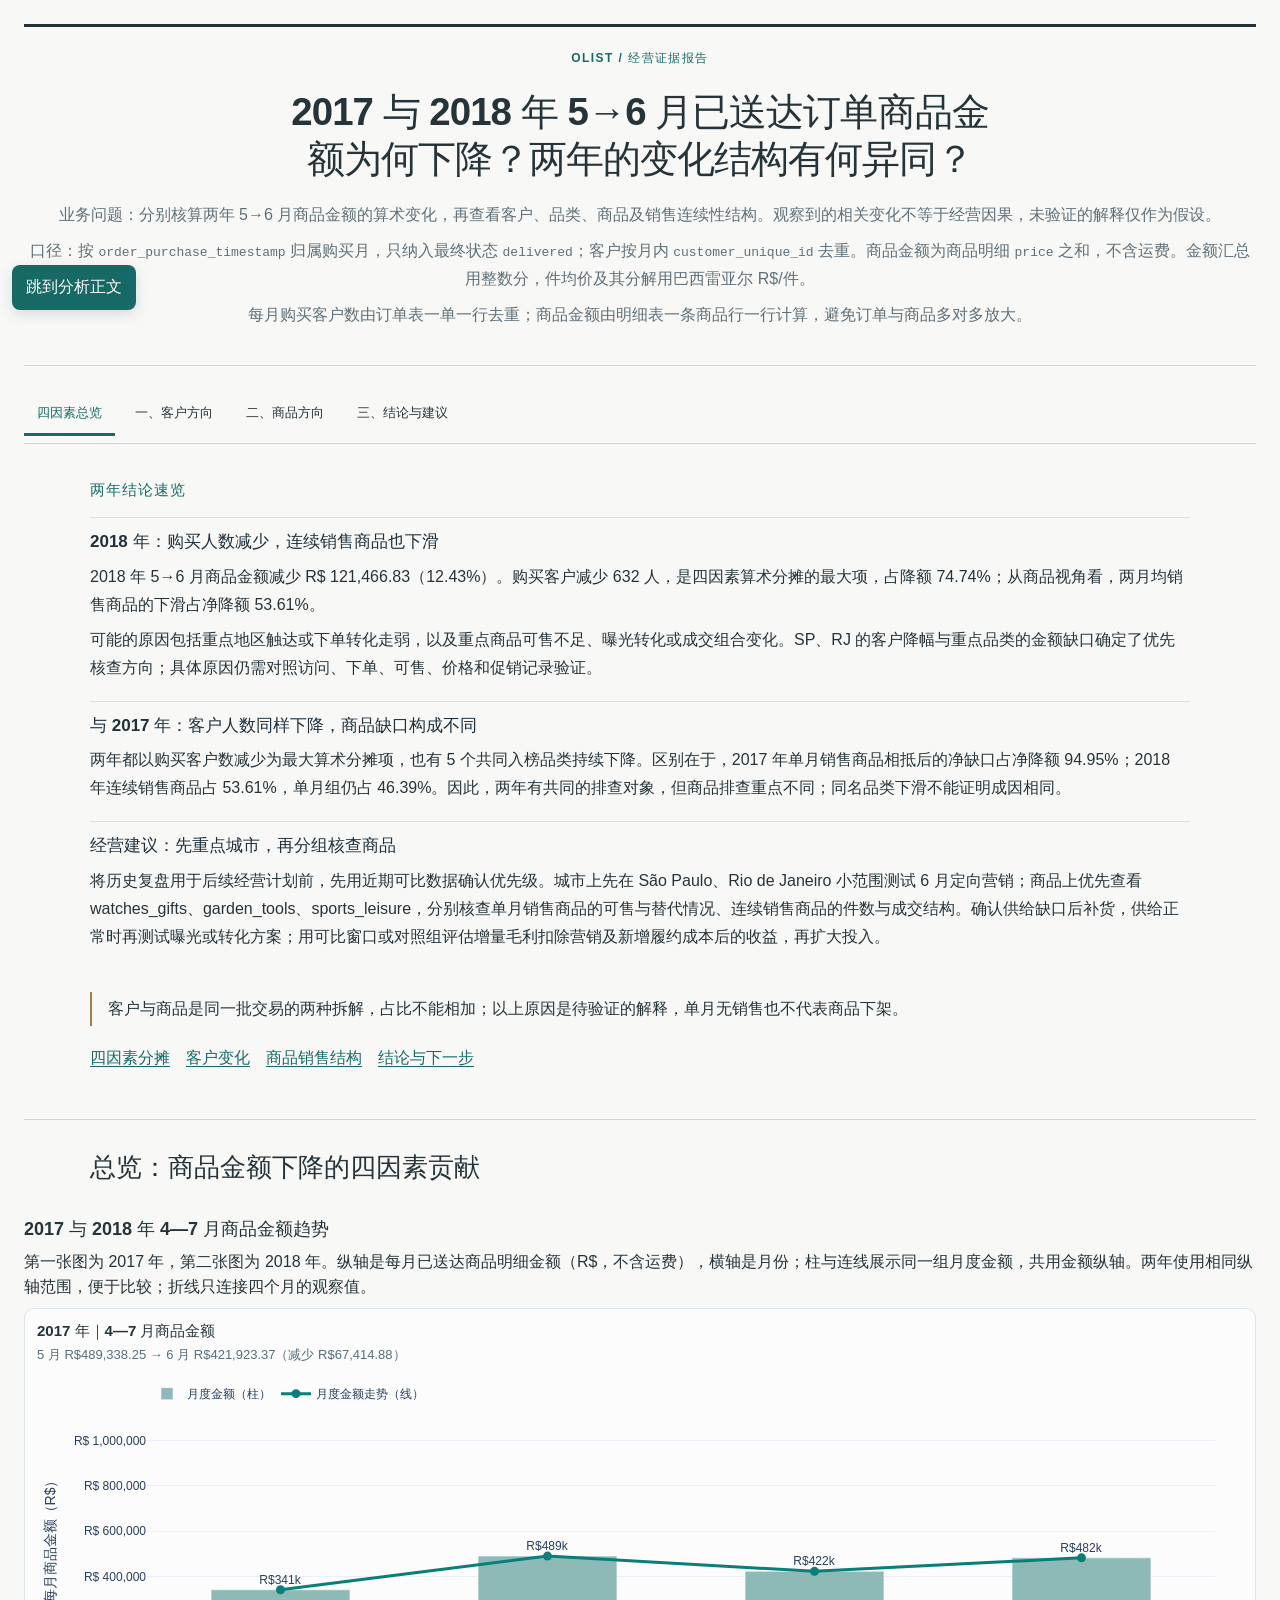
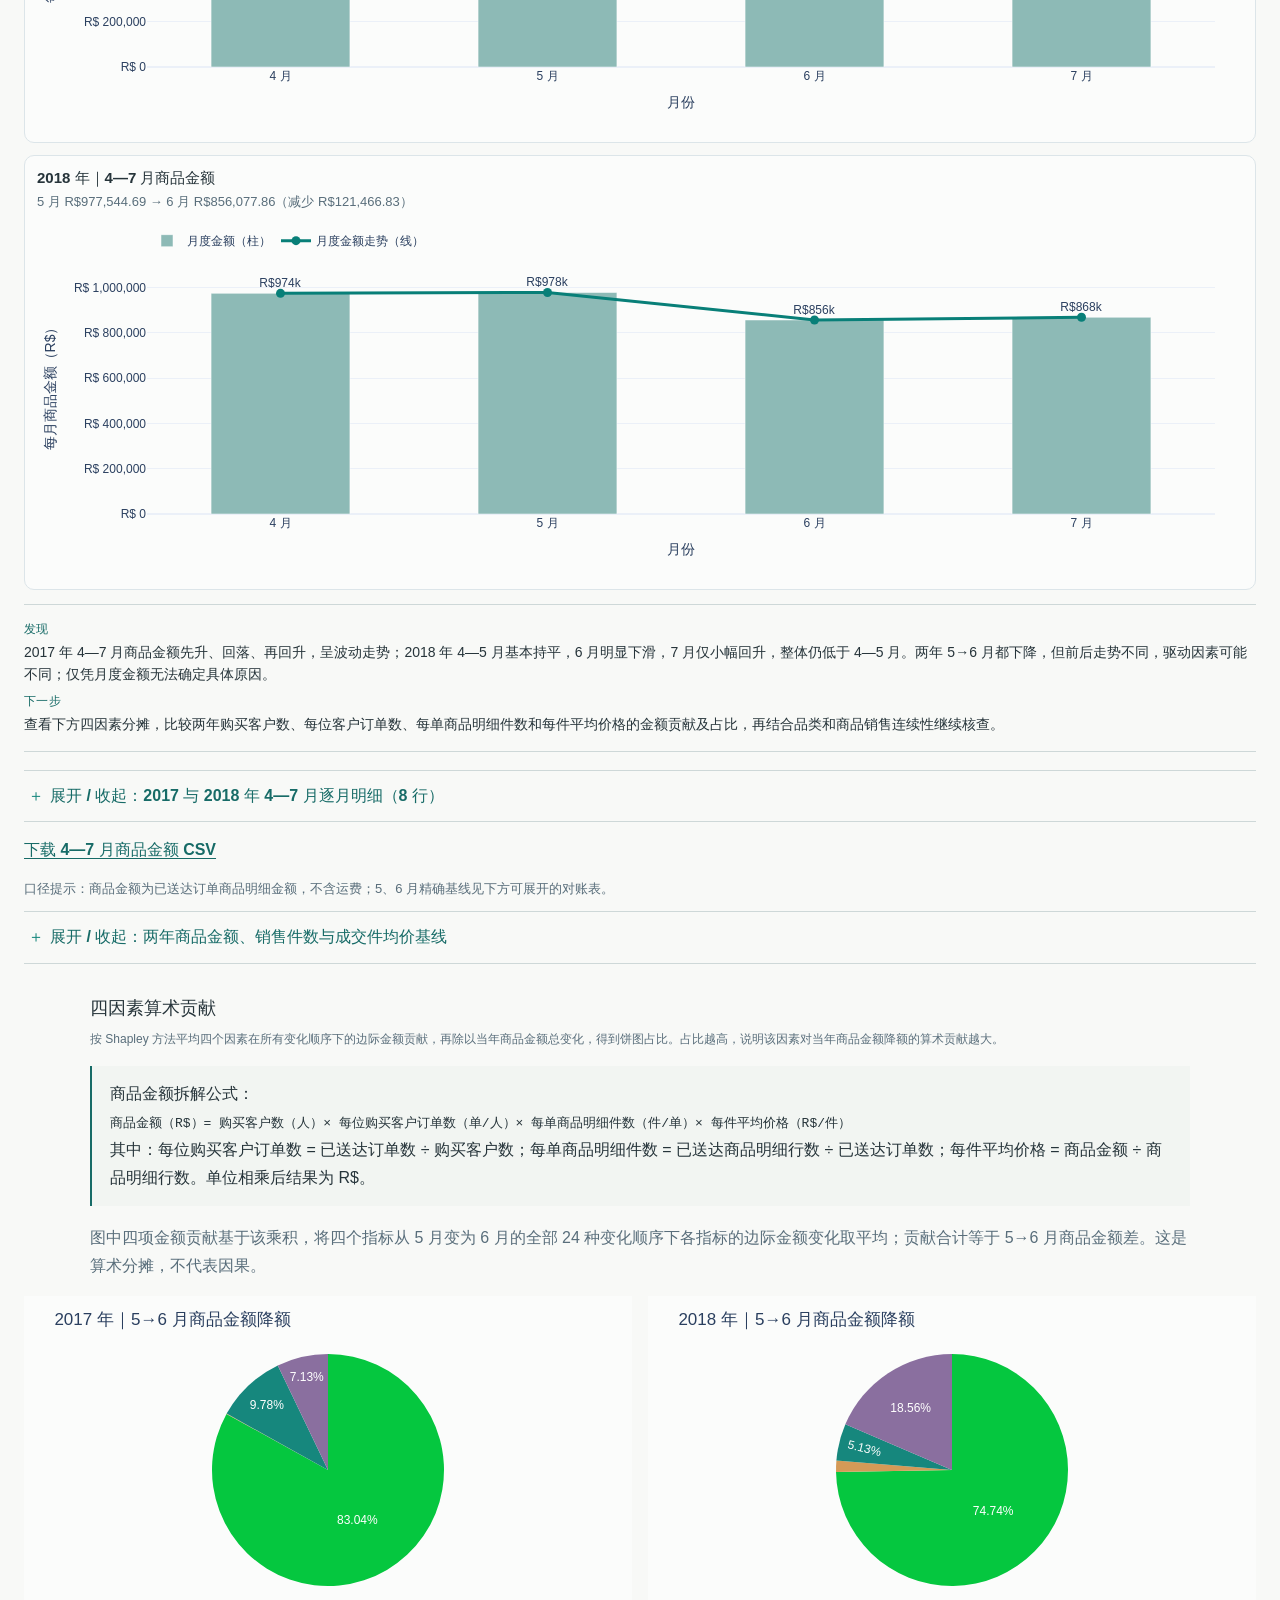
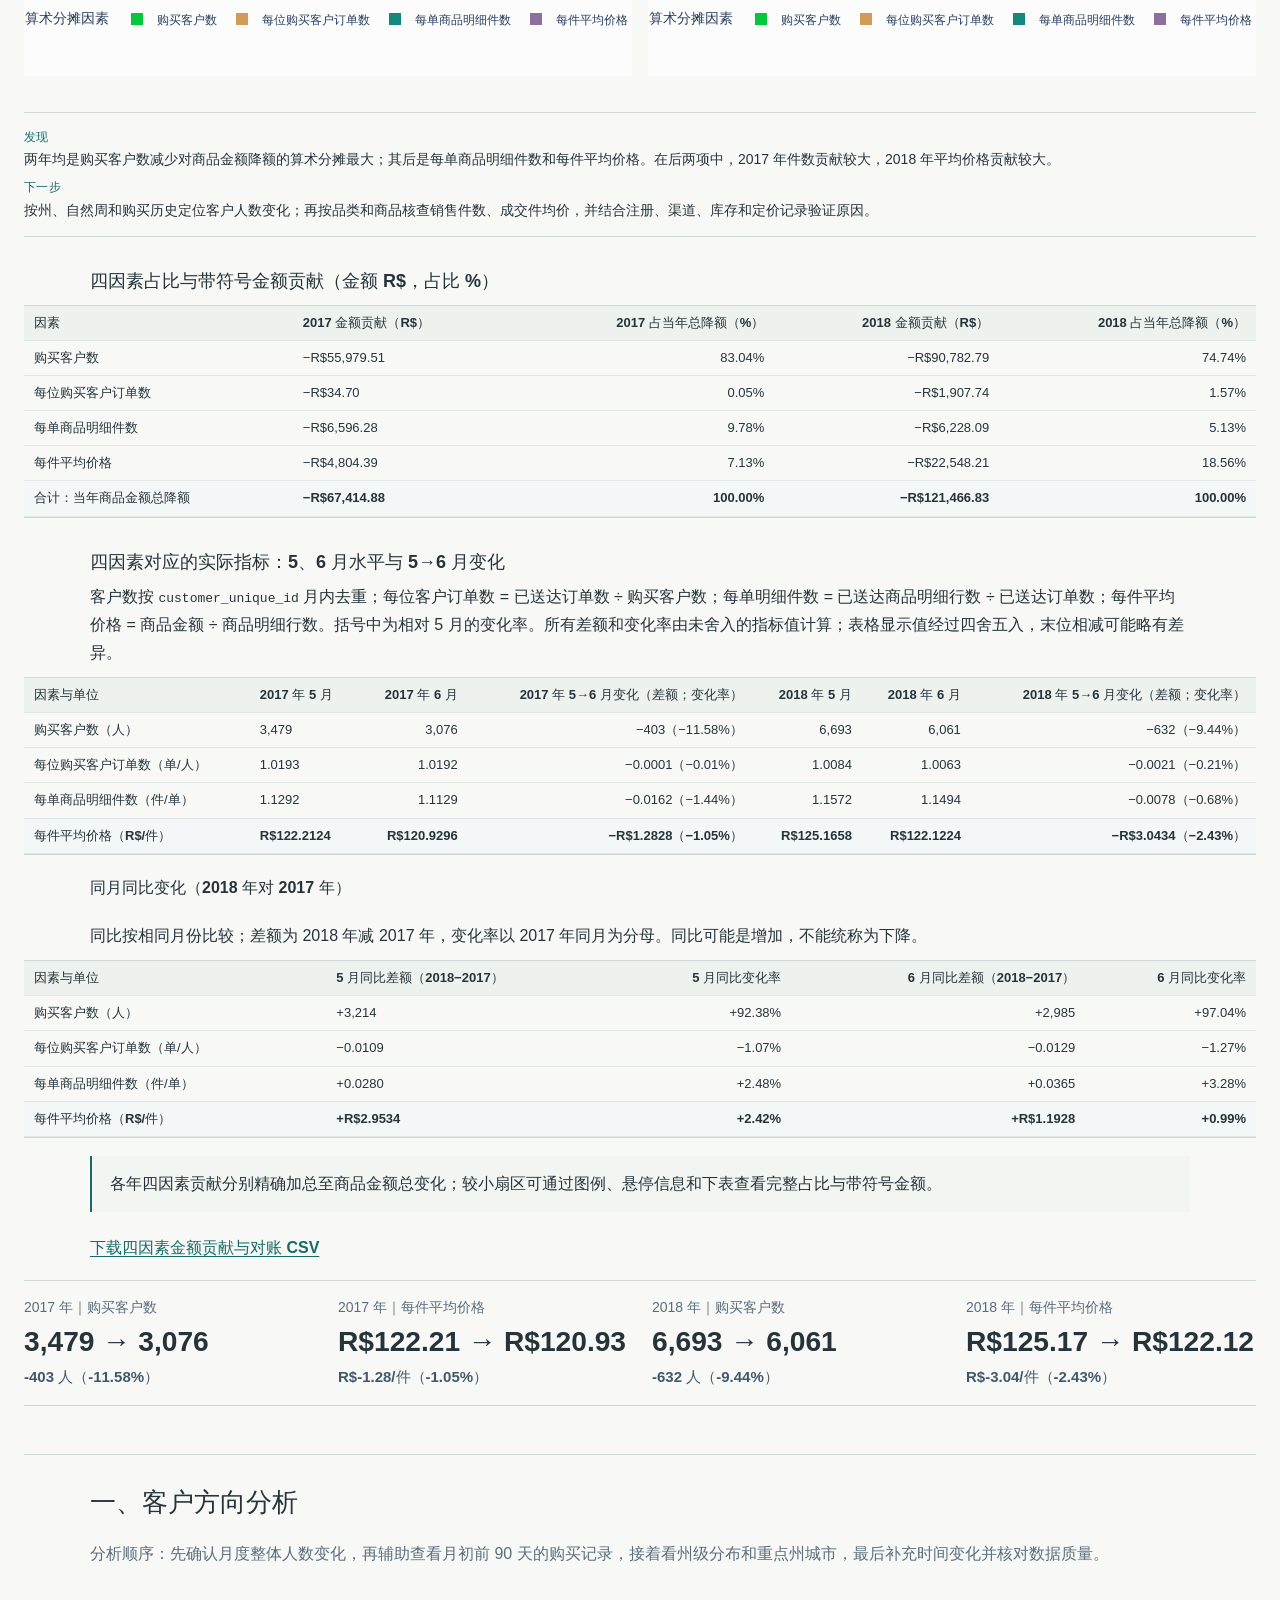
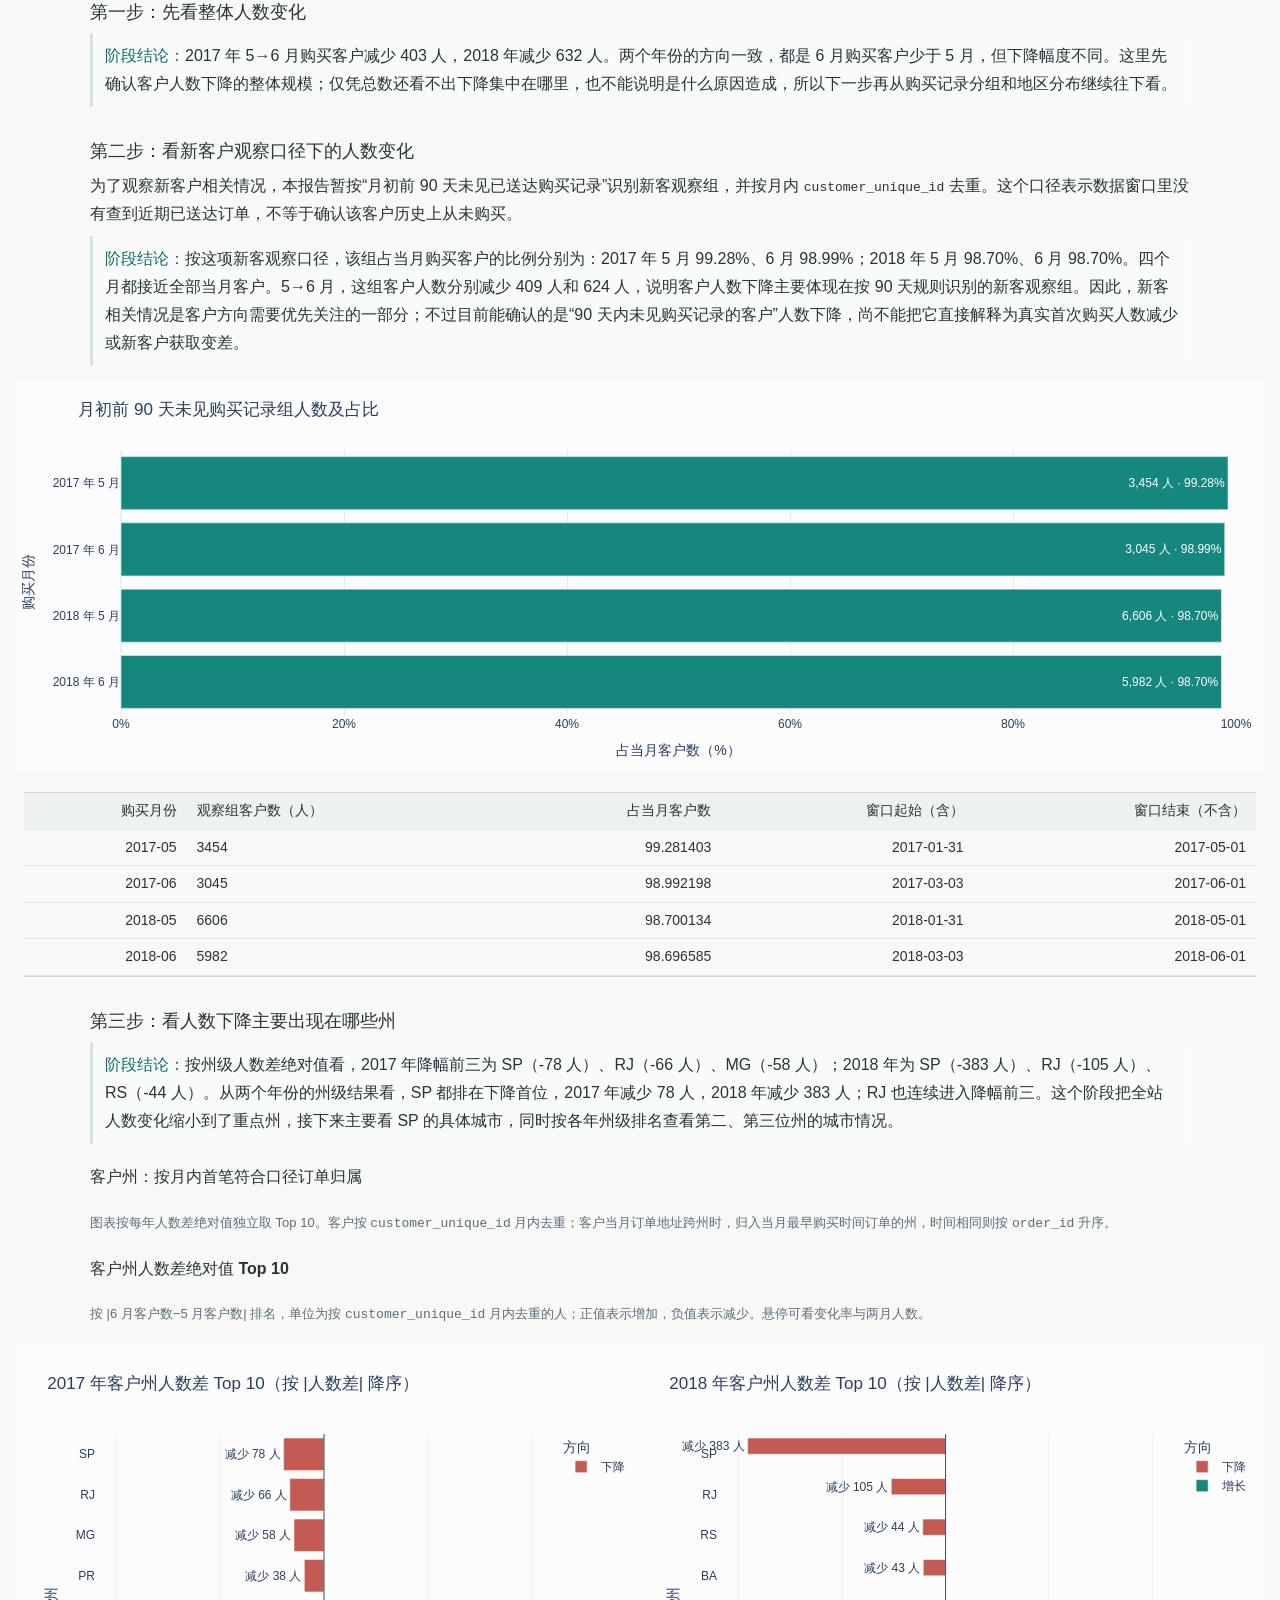
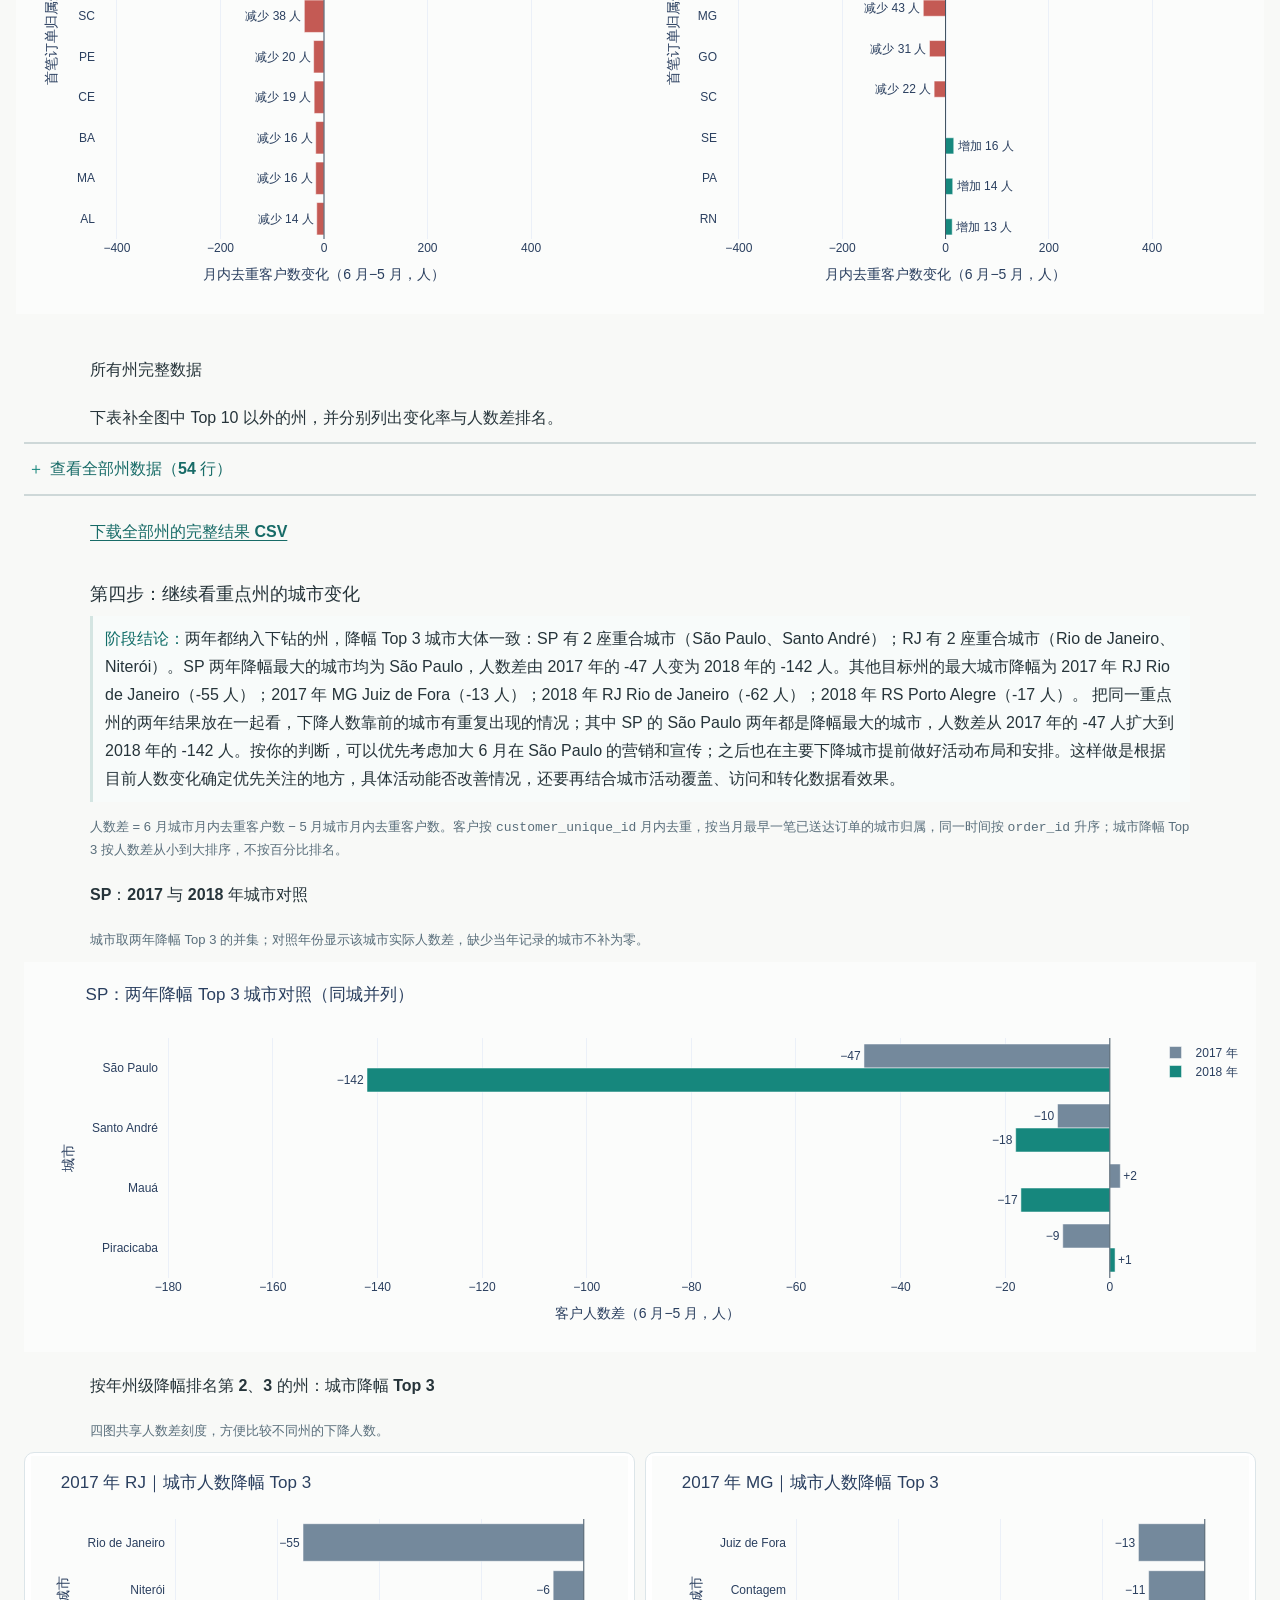
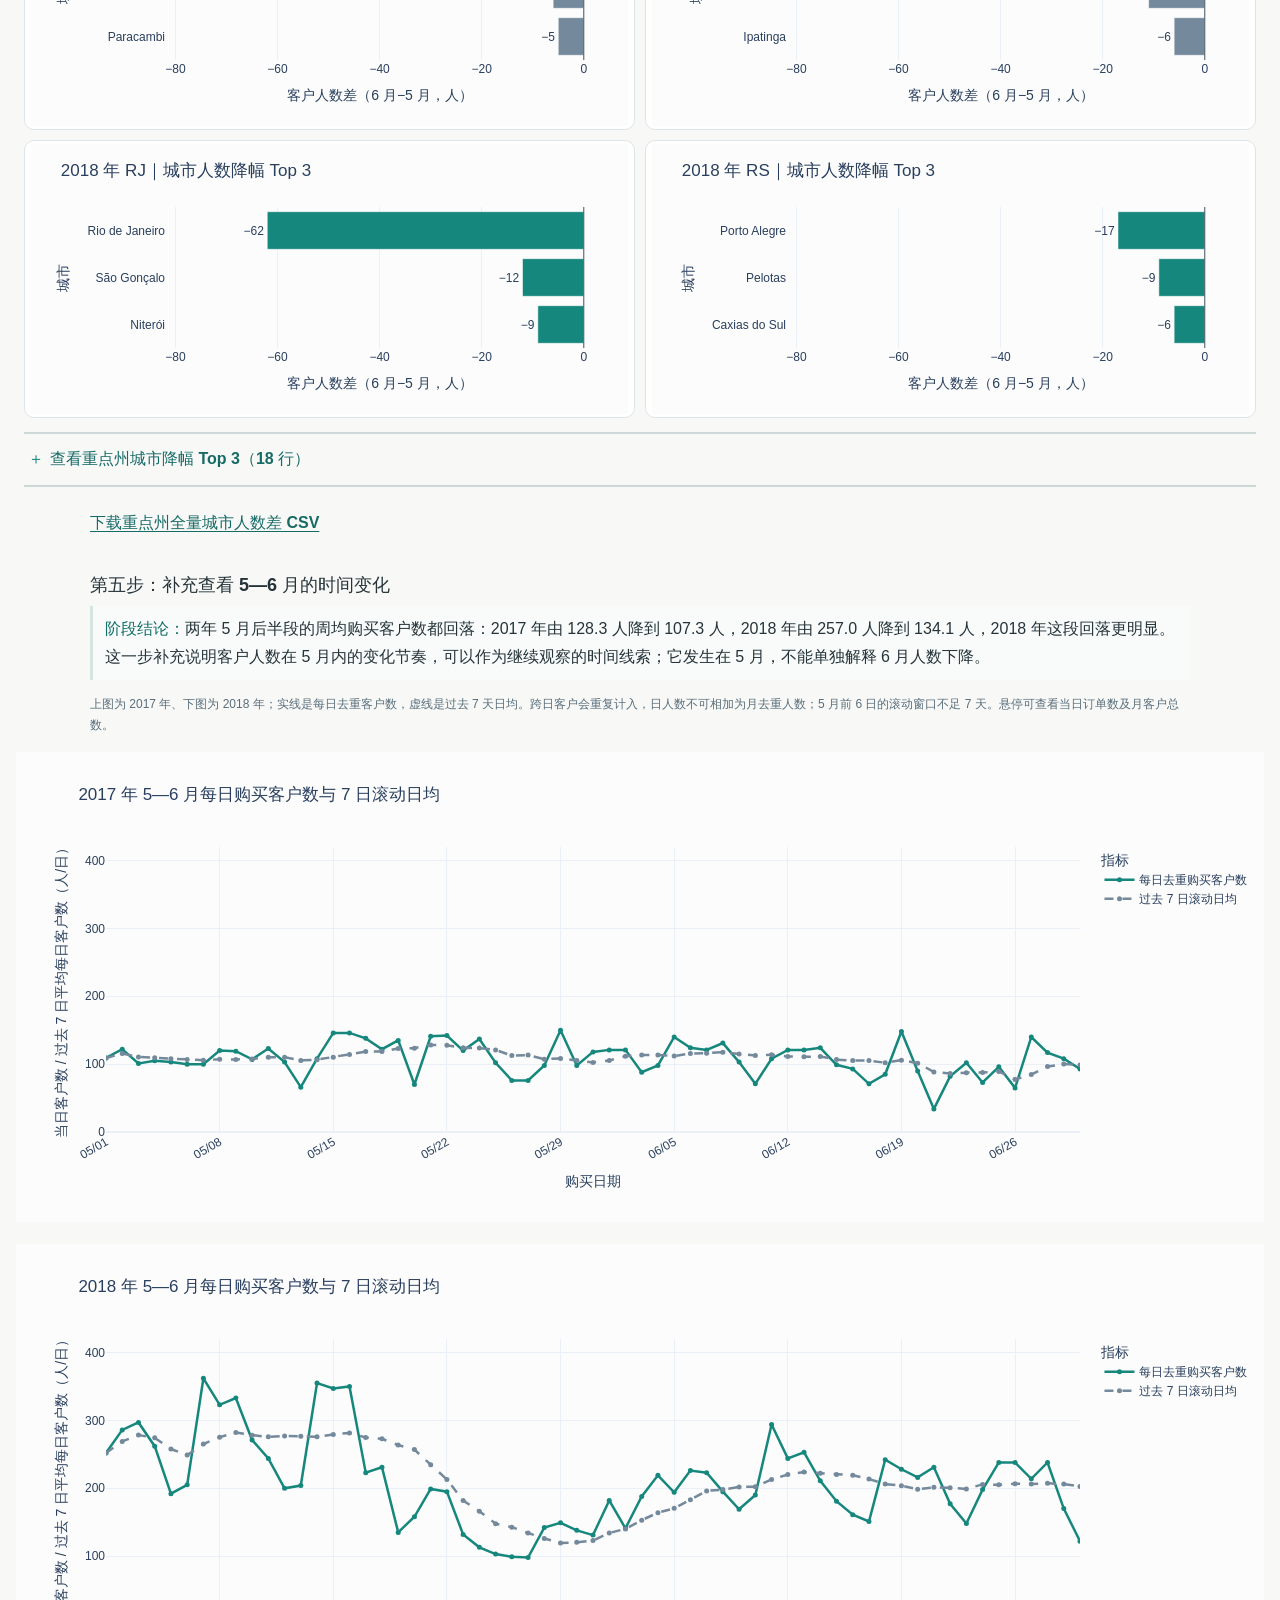
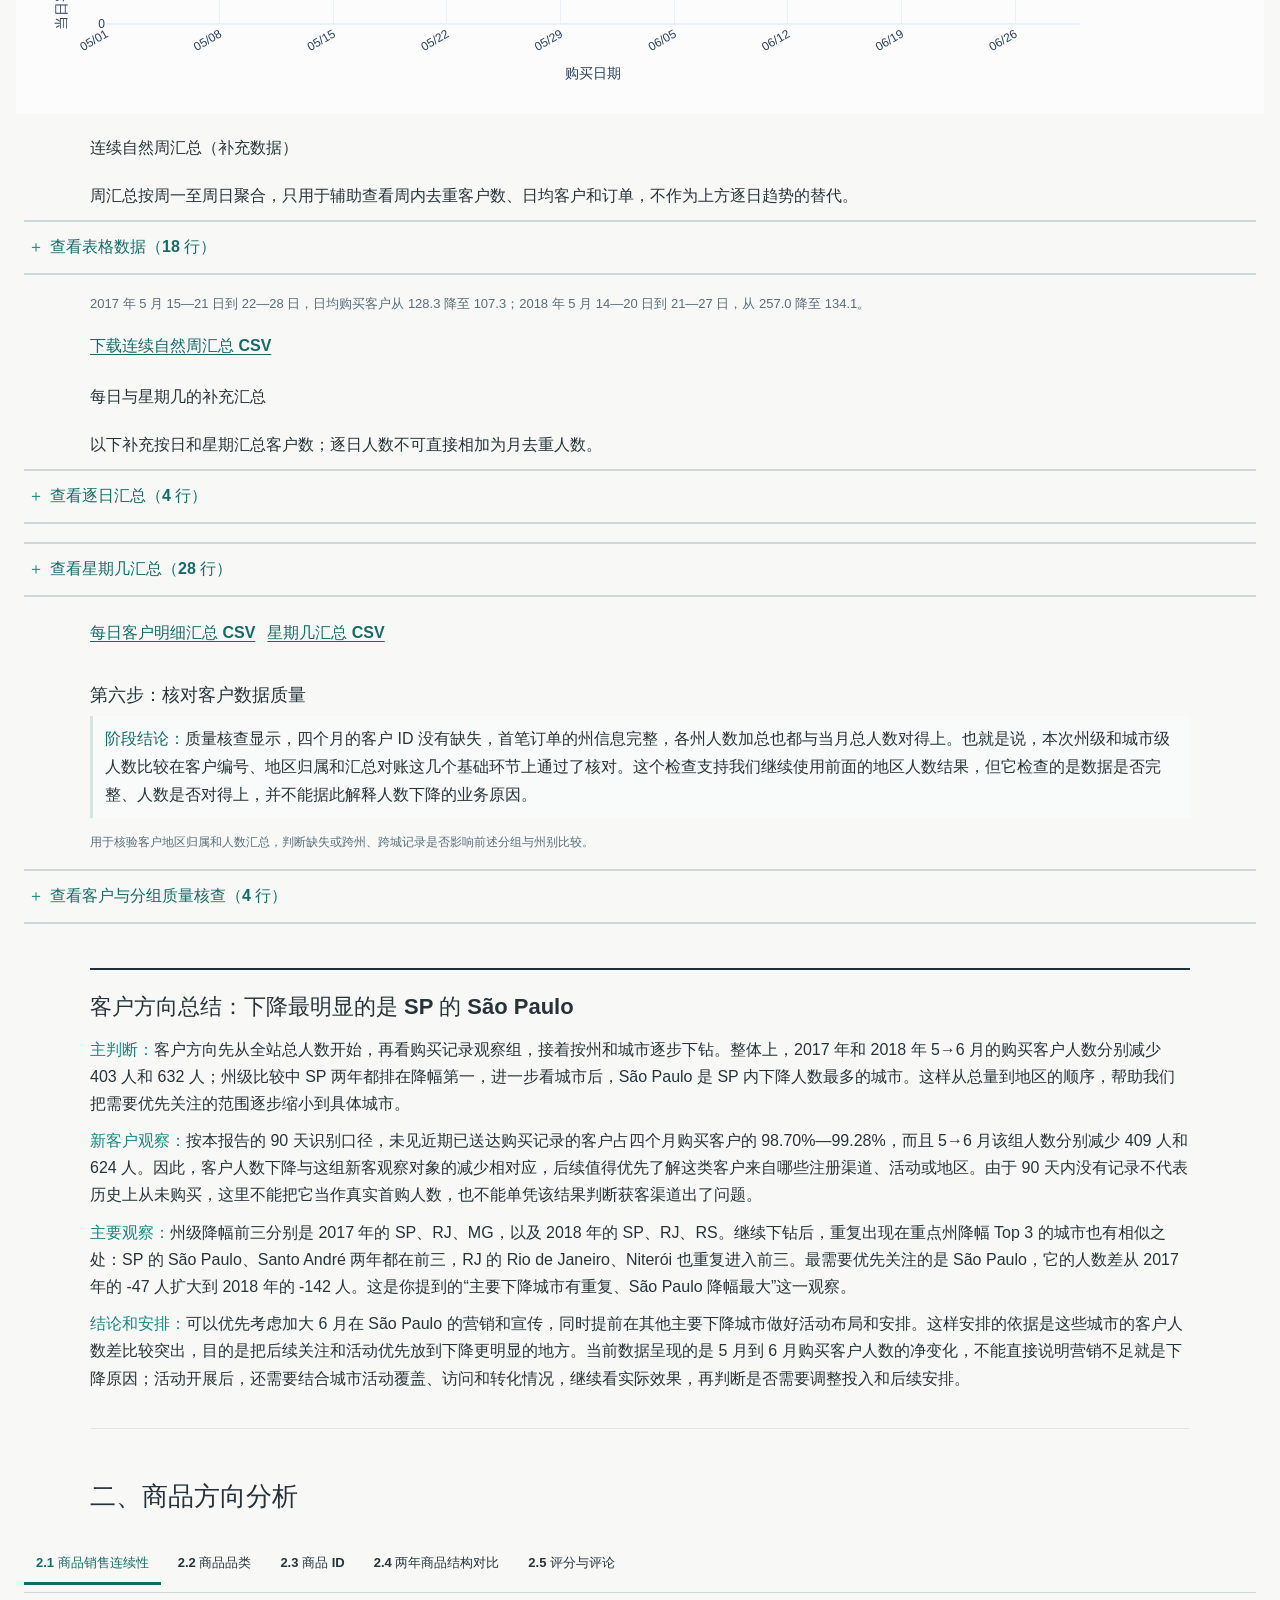
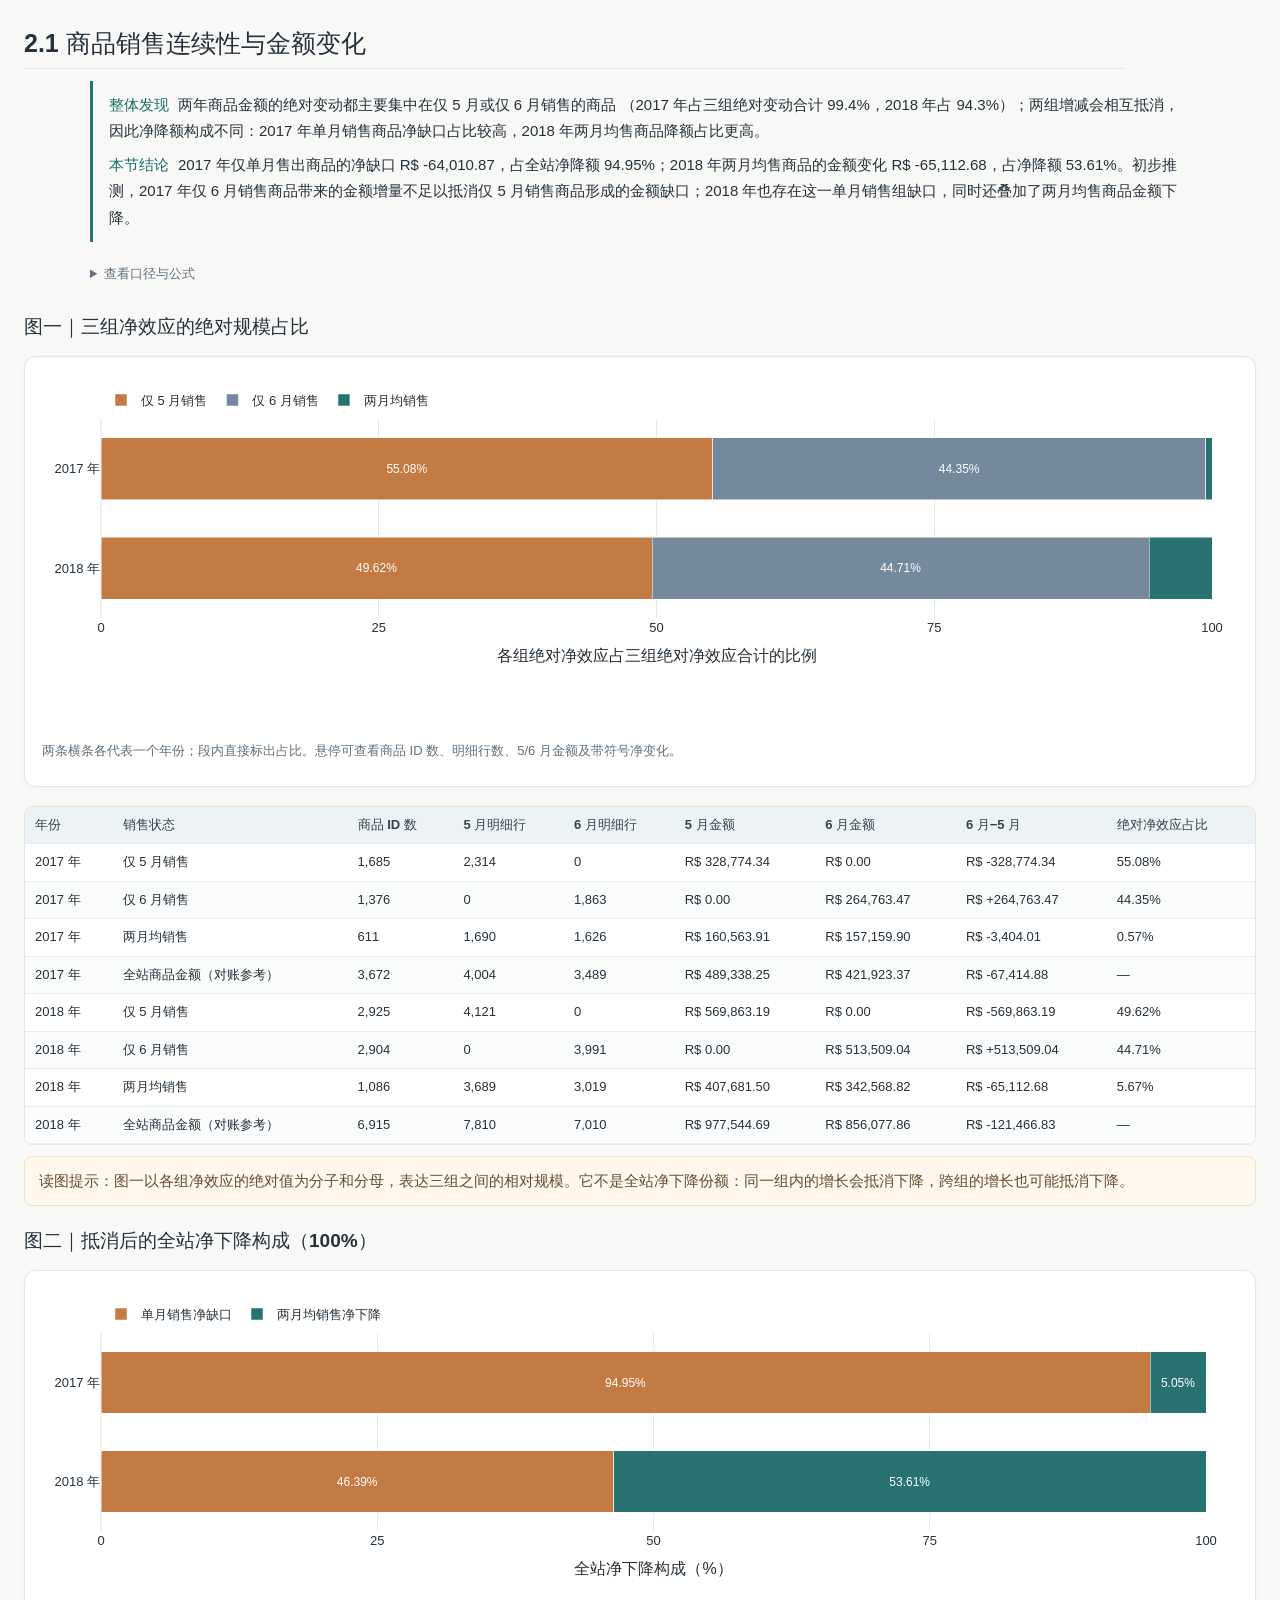
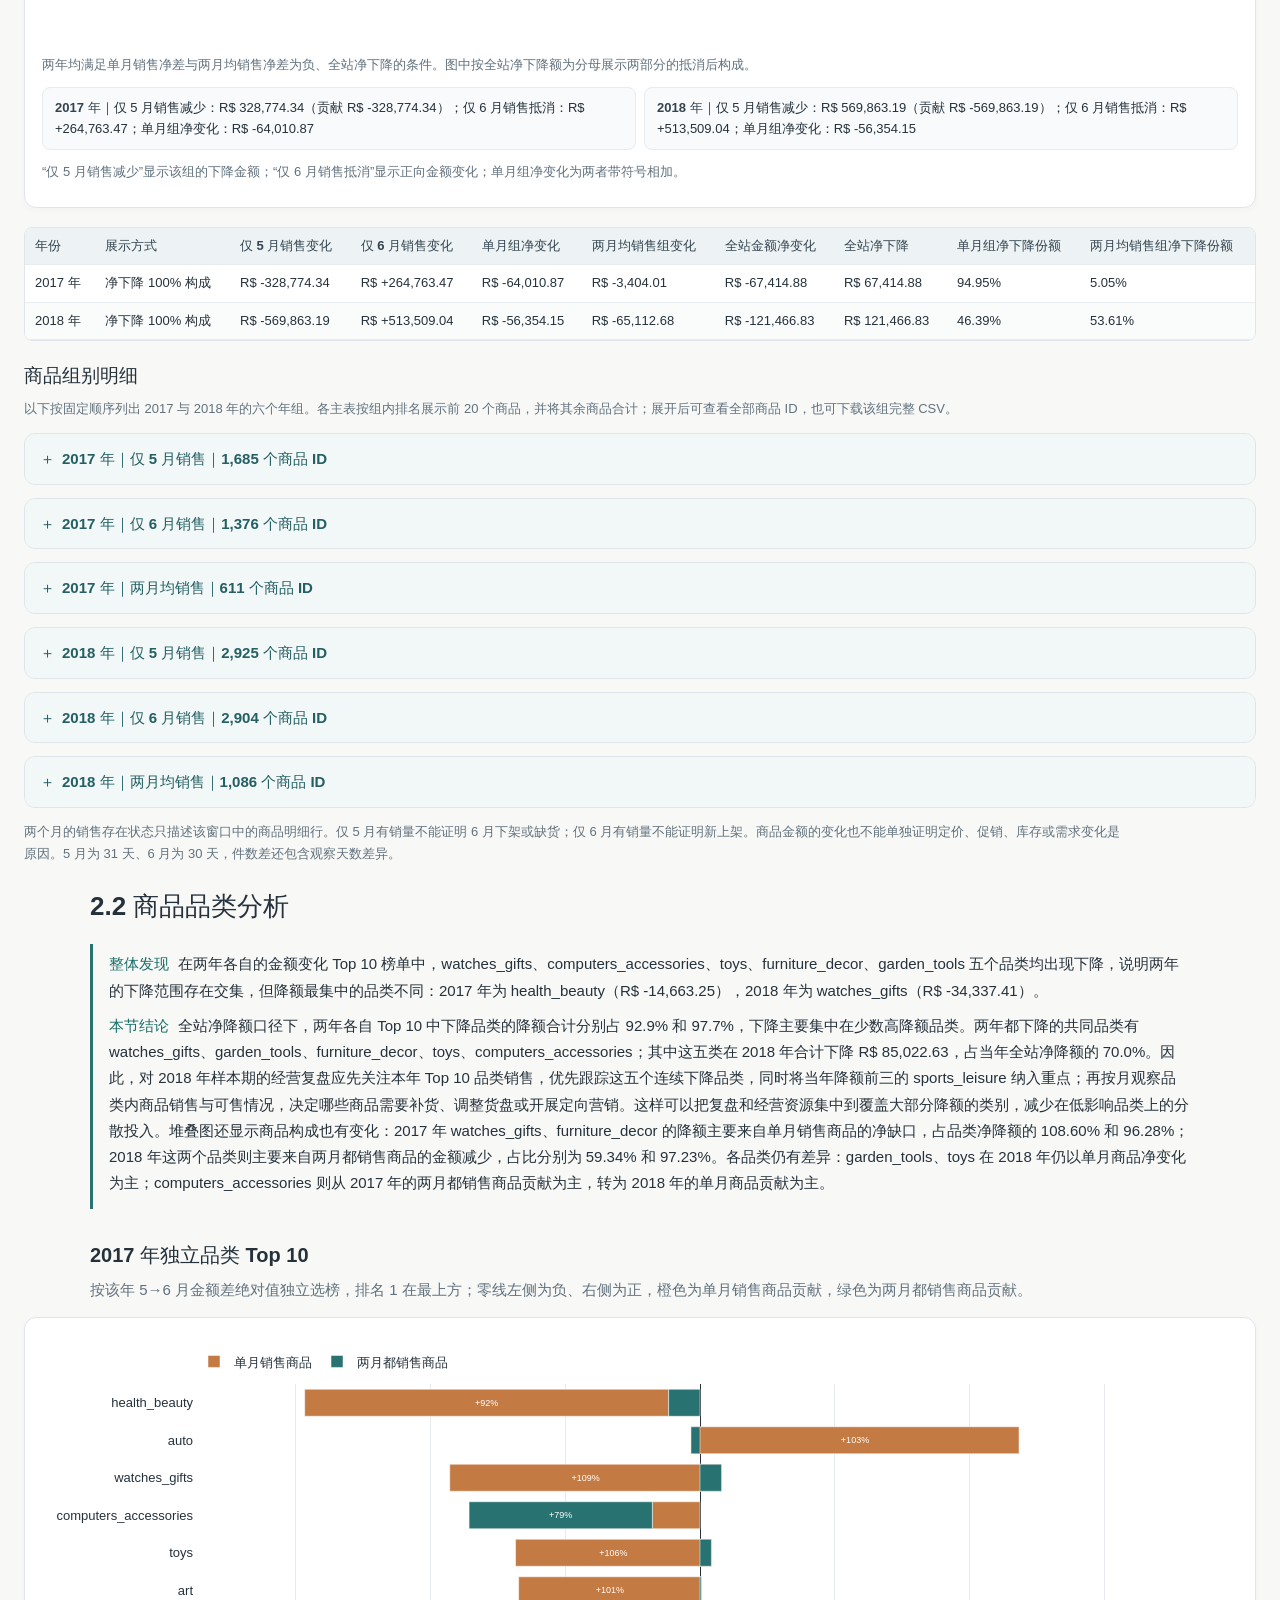
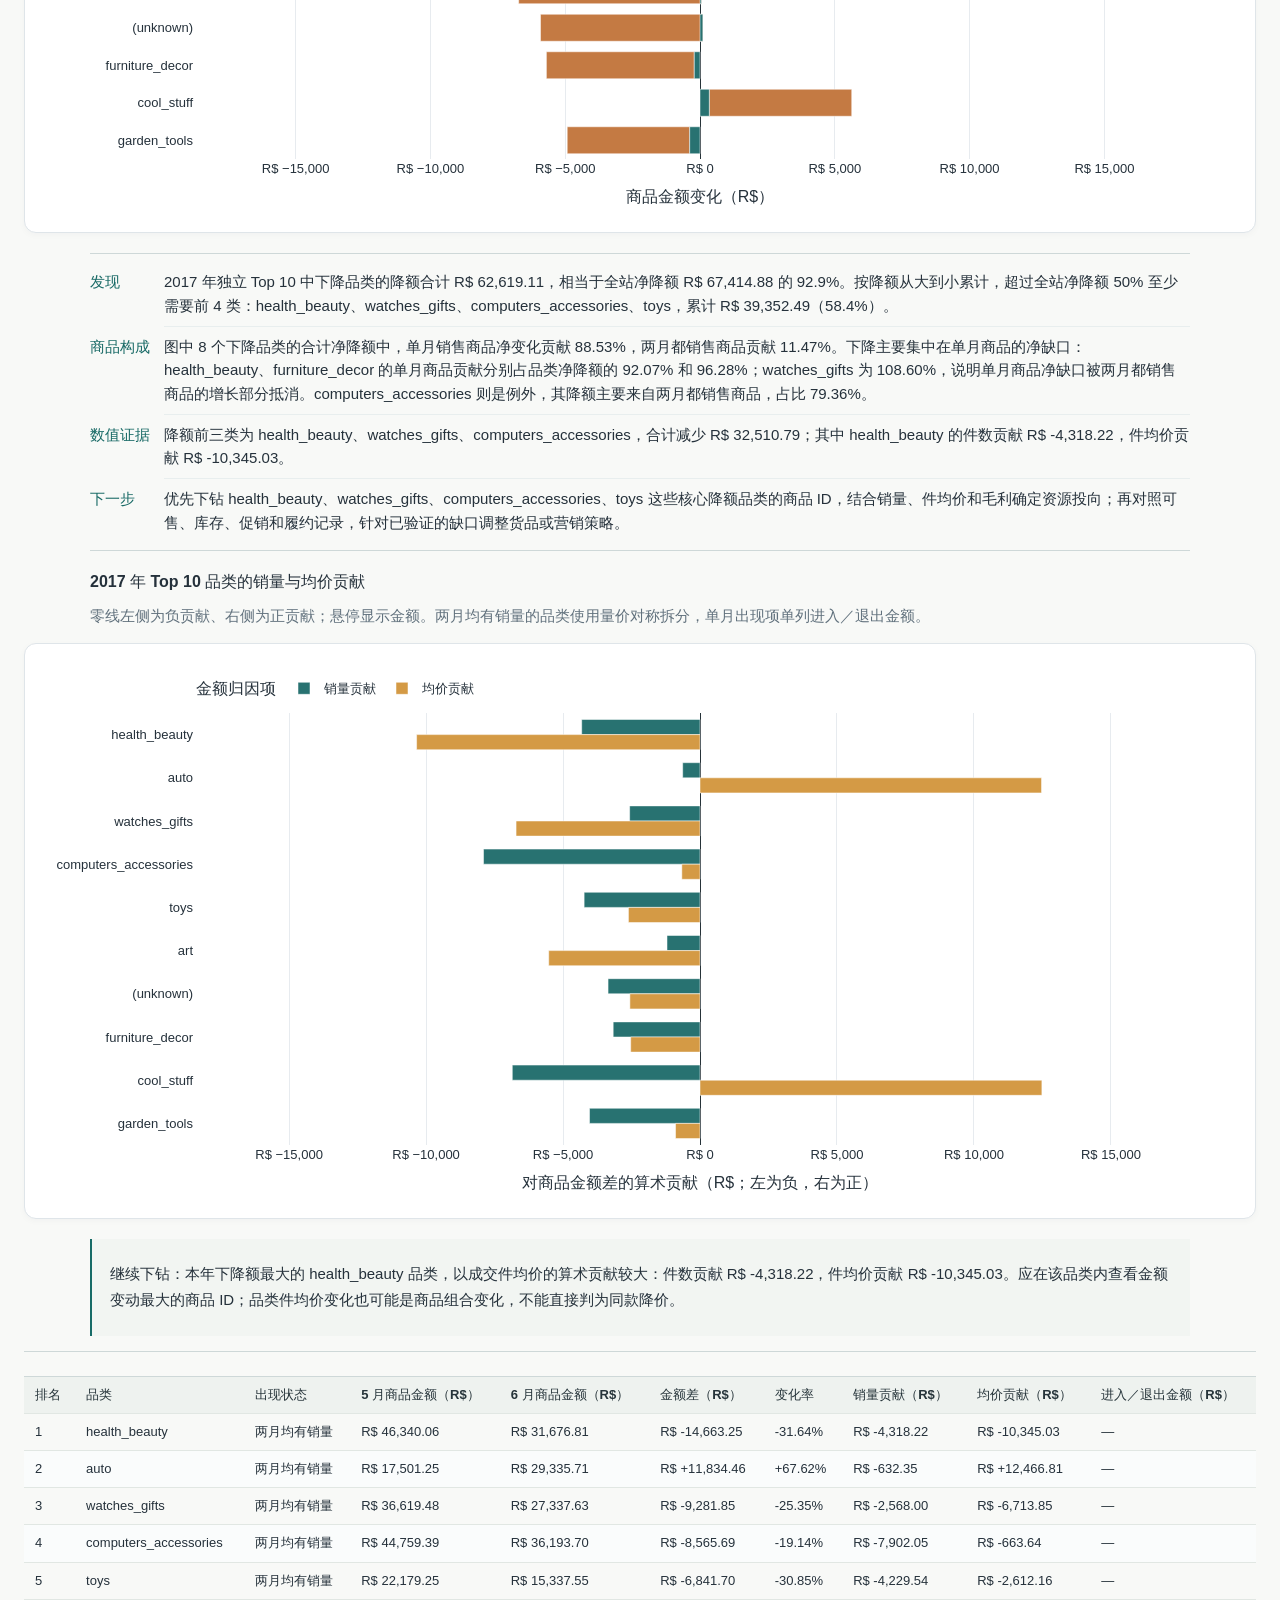
==== index.html @ ad26b3df "Publish interactive Olist business analysis report" ====
<!doctype html><html lang="zh-CN"><head><meta charset="utf-8"><meta name="viewport" content="width=device-width,initial-scale=1"><title>Olist 电商经营分析</title><meta http-equiv="refresh" content="0;url=html/customer_price_drilldown.html#executive-brief"></head><body><p><a href="html/customer_price_drilldown.html#executive-brief">查看 Olist 电商经营分析报告</a></p></body></html>
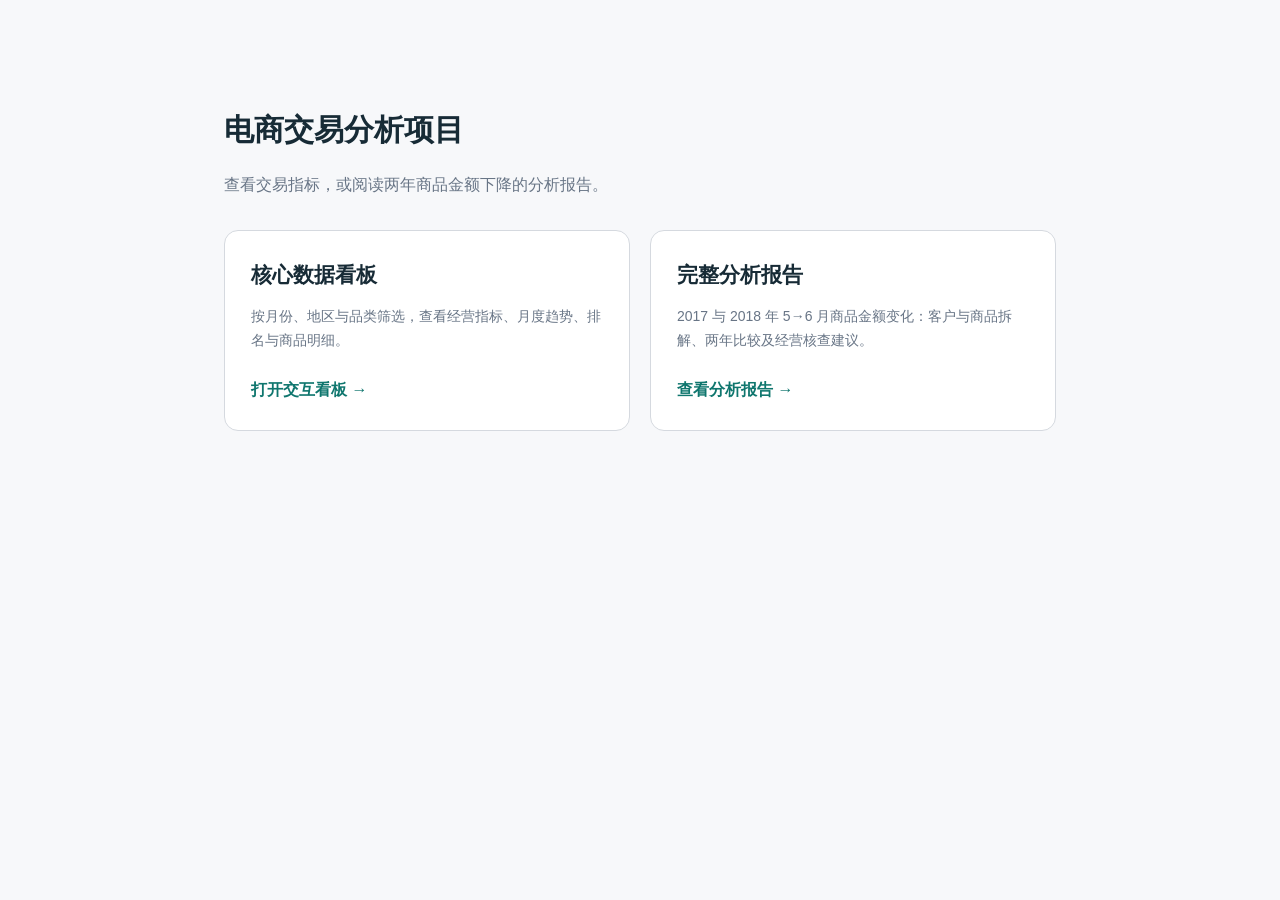
==== commit 20313606: "Publish static interactive dashboard with report and dashboard home links" ====
--- a/index.html
+++ b/index.html
@@ -1 +1 @@
-<!doctype html><html lang="zh-CN"><head><meta charset="utf-8"><meta name="viewport" content="width=device-width,initial-scale=1"><title>Olist 电商经营分析</title><meta http-equiv="refresh" content="0;url=html/customer_price_drilldown.html#executive-brief"></head><body><p><a href="html/customer_price_drilldown.html#executive-brief">查看 Olist 电商经营分析报告</a></p></body></html>+<!doctype html><html lang="zh-CN"><head><meta charset="utf-8"><meta name="viewport" content="width=device-width,initial-scale=1"><title>电商交易分析项目</title><style>*{box-sizing:border-box}body{margin:0;background:#f7f8fa;color:#172b36;font:16px/1.7 Arial,"Microsoft YaHei",sans-serif}main{max-width:880px;margin:80px auto;padding:24px}h1{font-size:30px;margin:0 0 12px}p{color:#687586}.cards{display:grid;grid-template-columns:1fr 1fr;gap:20px;margin-top:32px}.card{border:1px solid #d5d9df;border-radius:14px;background:white;padding:26px;text-decoration:none;color:inherit;display:block}.card:hover{border-color:#0f766e}.card h2{font-size:21px;margin:0 0 12px}.card p{font-size:14px;margin:0 0 24px}.card span{color:#0f766e;font-weight:600}a:focus-visible{outline:2px solid #0f766e;outline-offset:4px}@media(max-width:650px){main{margin:24px auto;padding:20px}.cards{grid-template-columns:1fr}h1{font-size:25px}}</style></head><body><main><h1>电商交易分析项目</h1><p>查看交易指标，或阅读两年商品金额下降的分析报告。</p><div class="cards"><a class="card" href="dashboard/"><h2>核心数据看板</h2><p>按月份、地区与品类筛选，查看经营指标、月度趋势、排名与商品明细。</p><span>打开交互看板 →</span></a><a class="card" href="html/customer_price_drilldown.html#executive-brief"><h2>完整分析报告</h2><p>2017 与 2018 年 5→6 月商品金额变化：客户与商品拆解、两年比较及经营核查建议。</p><span>查看分析报告 →</span></a></div></main></body></html>
